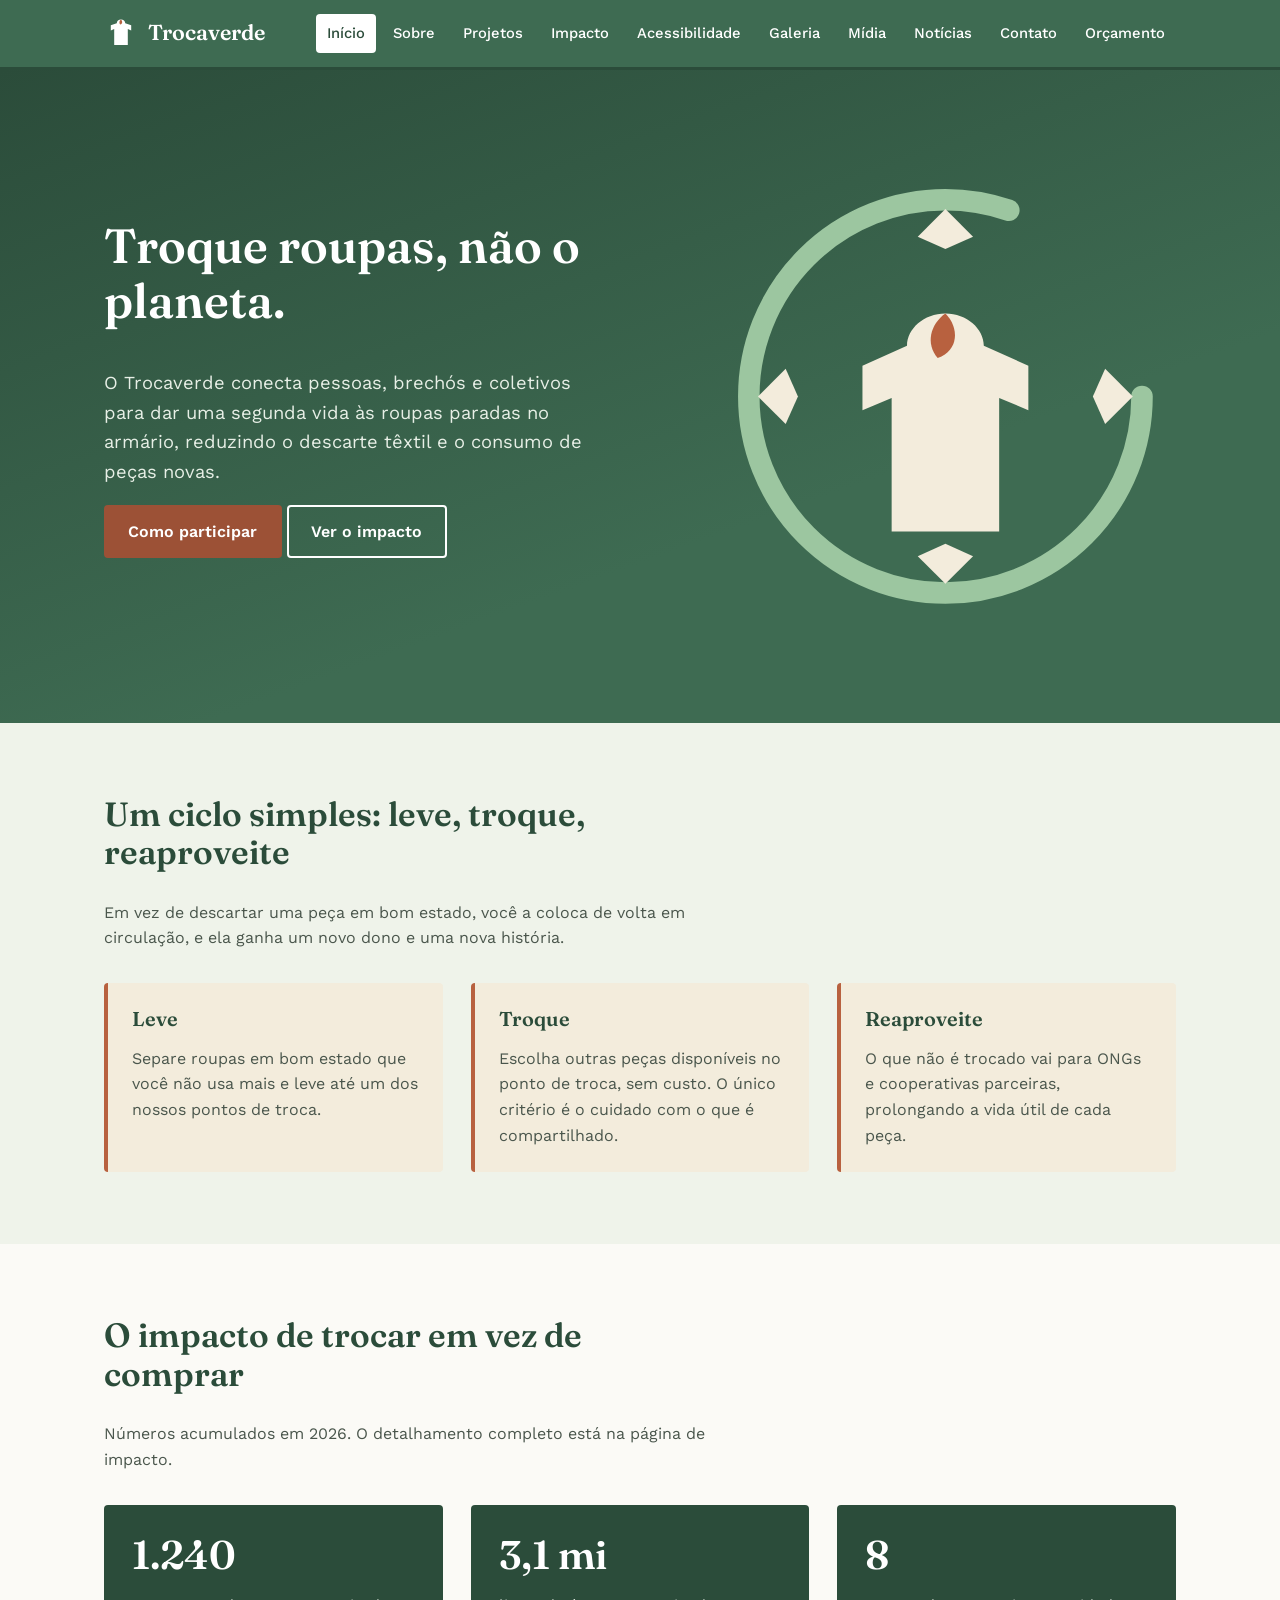
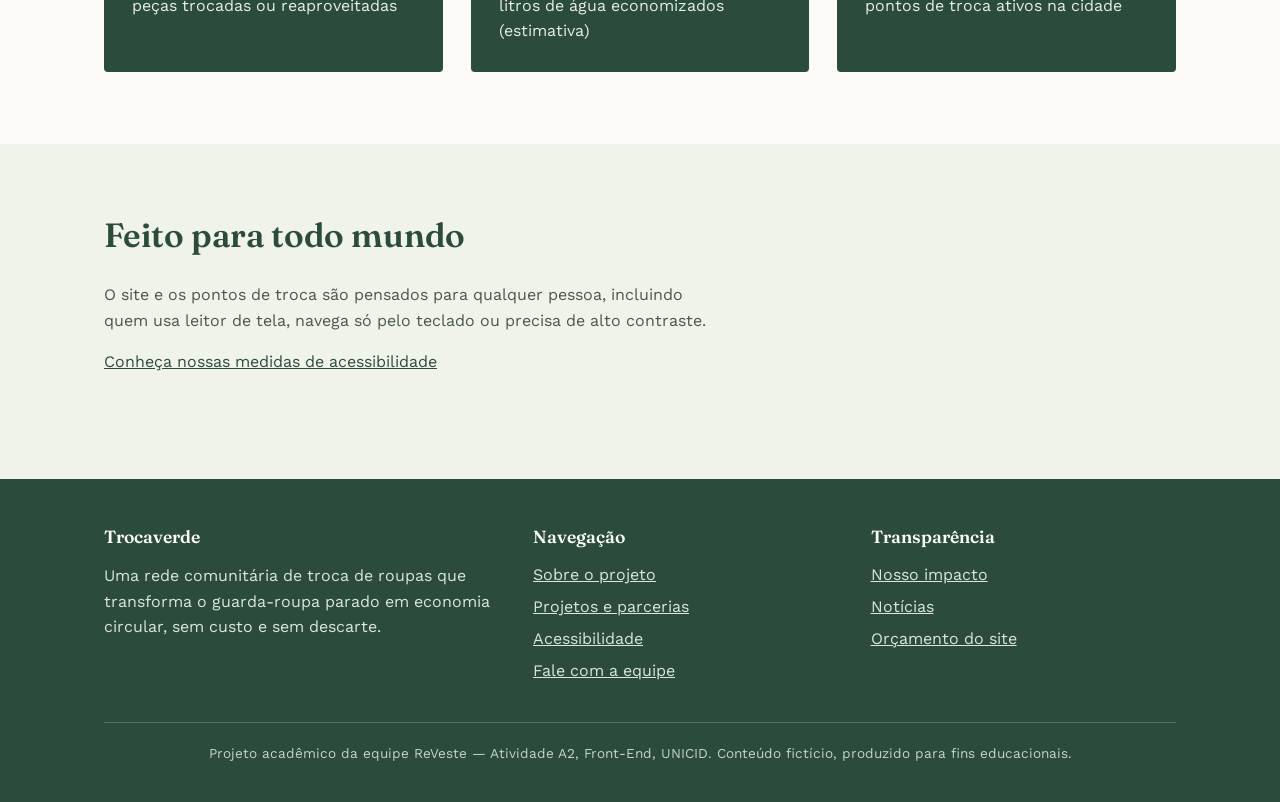
==== index.html @ 29ba43a6 "Atualização de arquivos" ====
<!DOCTYPE html>
<html lang="pt-BR">
<head>
  <meta charset="UTF-8">
  <meta name="viewport" content="width=device-width, initial-scale=1.0">
  <title>Trocaverde — troque roupas, não o planeta</title>
  <meta name="description" content="Trocaverde é uma rede comunitária de troca e reaproveitamento de roupas que combate o descarte têxtil e incentiva o consumo consciente.">
  <link rel="stylesheet" href="css/style.css">
</head>
<body>
  <a class="skip-link" href="#conteudo-principal">Pular para o conteúdo principal</a>

  <header class="site-header">
    <div class="container">
      <a class="brand" href="index.html">
        <svg viewBox="0 0 40 40" aria-hidden="true" focusable="false">
          <path d="M20 4c-2.8 0-5 2-5 4.4L8 11v6l4-1.6V34h16V15.4L32 17v-6l-7-2.6C25 6 22.8 4 20 4z" fill="#ffffff"/>
          <path d="M20 4c2 2 2 5-1 6-1.6-2-1-4.6 1-6z" fill="#B8613F"/>
        </svg>
        Trocaverde
      </a>
      <input type="checkbox" id="nav-toggle" class="visually-hidden" aria-label="Abrir ou fechar o menu de navegação">
      <label for="nav-toggle" class="nav-toggle-label" aria-hidden="true">
        <svg viewBox="0 0 24 24" focusable="false"><path d="M3 6h18M3 12h18M3 18h18" stroke="currentColor" stroke-width="2" stroke-linecap="round"/></svg>
      </label>
      <nav class="main-nav" aria-label="Navegação principal">
        <ul>
          <li><a href="index.html" aria-current="page">Início</a></li>
          <li><a href="sobre.html">Sobre</a></li>
          <li><a href="projetos.html">Projetos</a></li>
          <li><a href="impacto.html">Impacto</a></li>
          <li><a href="acessibilidade.html">Acessibilidade</a></li>
          <li><a href="galeria.html">Galeria</a></li>
          <li><a href="midia.html">Mídia</a></li>
          <li><a href="noticias.html">Notícias</a></li>
          <li><a href="contato.html">Contato</a></li>
          <li><a href="orcamento_hospedagem.html">Orçamento</a></li>
        </ul>
      </nav>
    </div>
  </header>

  <main id="conteudo-principal">
    <section class="hero">
      <div class="container">
        <div>
          <h1>Troque roupas, não o planeta.</h1>
          <p class="lede">O Trocaverde conecta pessoas, brechós e coletivos para dar uma segunda vida às roupas paradas no armário, reduzindo o descarte têxtil e o consumo de peças novas.</p>
          <p>
            <a class="btn btn-primary" href="projetos.html">Como participar</a>
            <a class="btn btn-outline" href="impacto.html">Ver o impacto</a>
          </p>
        </div>
        <svg class="hero-figure" viewBox="0 0 300 300" role="img" aria-label="Ilustração de uma camiseta cercada por setas circulares, representando a troca de roupas">
          <circle cx="150" cy="150" r="128" fill="none" stroke="#9CC6A0" stroke-width="14" stroke-dasharray="700" stroke-dashoffset="55" stroke-linecap="round"/>
          <path d="M150 28 l18 18 -18 8 -18-8Z" fill="#F3ECDC"/>
          <path d="M272 150 l-18 18 -8-18 8-18Z" fill="#F3ECDC"/>
          <path d="M150 272 l-18-18 18-8 18 8Z" fill="#F3ECDC"/>
          <path d="M28 150 l18-18 8 18-8 18Z" fill="#F3ECDC"/>
          <path d="M150 96c-14 0-25 10-25 21l-29 13v29l19-8v87h70v-87l19 8v-29l-29-13c0-11-11-21-25-21z" fill="#F3ECDC"/>
          <path d="M150 96c9 9 9 24-5 29-8-9-5-22 5-29z" fill="#B8613F"/>
        </svg>
      </div>
    </section>

    <section class="section">
      <div class="container">
        <div class="section-head">
          <h2>Um ciclo simples: leve, troque, reaproveite</h2>
          <p>Em vez de descartar uma peça em bom estado, você a coloca de volta em circulação, e ela ganha um novo dono e uma nova história.</p>
        </div>
        <div class="grid grid--3">
          <article class="card">
            <h3>Leve</h3>
            <p>Separe roupas em bom estado que você não usa mais e leve até um dos nossos pontos de troca.</p>
          </article>
          <article class="card">
            <h3>Troque</h3>
            <p>Escolha outras peças disponíveis no ponto de troca, sem custo. O único critério é o cuidado com o que é compartilhado.</p>
          </article>
          <article class="card">
            <h3>Reaproveite</h3>
            <p>O que não é trocado vai para ONGs e cooperativas parceiras, prolongando a vida útil de cada peça.</p>
          </article>
        </div>
      </div>
    </section>

    <section class="section section--alt">
      <div class="container">
        <div class="section-head">
          <h2>O impacto de trocar em vez de comprar</h2>
          <p>Números acumulados em 2026. O detalhamento completo está na página de impacto.</p>
        </div>
        <div class="grid grid--3">
          <div class="stat-card">
            <span class="stat-number">1.240</span>
            <p>peças trocadas ou reaproveitadas</p>
          </div>
          <div class="stat-card">
            <span class="stat-number">3,1 mi</span>
            <p>litros de água economizados (estimativa)</p>
          </div>
          <div class="stat-card">
            <span class="stat-number">8</span>
            <p>pontos de troca ativos na cidade</p>
          </div>
        </div>
      </div>
    </section>

    <section class="section">
      <div class="container">
        <div class="section-head">
          <h2>Feito para todo mundo</h2>
          <p>O site e os pontos de troca são pensados para qualquer pessoa, incluindo quem usa leitor de tela, navega só pelo teclado ou precisa de alto contraste.</p>
          <p><a href="acessibilidade.html">Conheça nossas medidas de acessibilidade</a></p>
        </div>
      </div>
    </section>
  </main>

  <footer class="site-footer">
    <div class="container">
      <div class="footer-grid">
        <div>
          <h2>Trocaverde</h2>
          <p>Uma rede comunitária de troca de roupas que transforma o guarda-roupa parado em economia circular, sem custo e sem descarte.</p>
        </div>
        <div>
          <h2>Navegação</h2>
          <ul>
            <li><a href="sobre.html">Sobre o projeto</a></li>
            <li><a href="projetos.html">Projetos e parcerias</a></li>
            <li><a href="acessibilidade.html">Acessibilidade</a></li>
            <li><a href="contato.html">Fale com a equipe</a></li>
          </ul>
        </div>
        <div>
          <h2>Transparência</h2>
          <ul>
            <li><a href="impacto.html">Nosso impacto</a></li>
            <li><a href="noticias.html">Notícias</a></li>
            <li><a href="orcamento_hospedagem.html">Orçamento do site</a></li>
          </ul>
        </div>
      </div>
      <p class="footer-bottom">Projeto acadêmico da equipe ReVeste — Atividade A2, Front-End, UNICID. Conteúdo fictício, produzido para fins educacionais.</p>
    </div>
  </footer>
</body>
</html>
---- css/style.css ----
/* ==========================================================================
   Trocaverde — folha de estilos (equipe ReVeste)
   ========================================================================== */

@import url('https://fonts.googleapis.com/css2?family=Fraunces:opsz,wght@9..144,500;9..144,600&family=Work+Sans:wght@400;500;600;700&display=swap');

:root {
  --color-bg: #EFF3EA;
  --color-bg-alt: #FBFAF6;
  --color-ink: #1F2A22;
  --color-ink-soft: #4A564C;
  --color-primary: #3E6B52;
  --color-primary-dark: #2B4C3A;
  --color-secondary: #9CC6A0;
  --color-accent: #B8613F;
  --color-accent-dark: #9C5136;
  --color-card: #F3ECDC;
  --color-border: rgba(31, 42, 34, 0.18);
  --color-white: #ffffff;
  --font-display: 'Fraunces', Georgia, serif;
  --font-body: 'Work Sans', Arial, sans-serif;
  --max-width: 1120px;
  --radius-sm: 4px;
  --radius-md: 8px;
}

*, *::before, *::after { box-sizing: border-box; }
html { scroll-behavior: smooth; }
body {
  margin: 0;
  font-family: var(--font-body);
  color: var(--color-ink);
  background: var(--color-bg);
  line-height: 1.6;
}
img, svg { max-width: 100%; }
a { color: var(--color-primary-dark); }
ul { list-style: none; margin: 0; padding: 0; }
h1, h2, h3 {
  font-family: var(--font-display);
  color: var(--color-primary-dark);
  line-height: 1.15;
  margin-top: 0;
}
h1 { font-size: clamp(2rem, 4vw, 3rem); font-weight: 600; }
h2 { font-size: clamp(1.5rem, 3vw, 2.1rem); font-weight: 600; }
h3 { font-size: 1.25rem; font-weight: 600; }
p { max-width: 68ch; }
code { background: rgba(31,42,34,0.08); padding: 0.1rem 0.35rem; border-radius: var(--radius-sm); }

.container {
  width: 100%;
  max-width: var(--max-width);
  margin-inline: auto;
  padding-inline: 1.5rem;
}

/* ---------- Acessibilidade ---------- */
:focus-visible {
  outline: 3px solid var(--color-accent);
  outline-offset: 3px;
}
.skip-link {
  position: absolute;
  left: -999px;
  top: 0;
  background: var(--color-primary-dark);
  color: var(--color-white);
  padding: 0.75rem 1.25rem;
  z-index: 100;
}
.skip-link:focus { left: 0; }
.visually-hidden {
  position: absolute;
  width: 1px;
  height: 1px;
  margin: -1px;
  padding: 0;
  overflow: hidden;
  clip: rect(0, 0, 0, 0);
  white-space: nowrap;
  border: 0;
}
@media (prefers-reduced-motion: reduce) {
  html { scroll-behavior: auto; }
  * { animation-duration: 0.001ms !important; transition-duration: 0.001ms !important; }
}

/* ---------- Cabeçalho e navegação ---------- */
.site-header {
  position: sticky;
  top: 0;
  z-index: 50;
  background: var(--color-primary);
  border-bottom: 3px solid var(--color-primary-dark);
}
.site-header .container {
  display: flex;
  align-items: center;
  justify-content: space-between;
  padding-block: 0.85rem;
  gap: 1rem;
}
.brand {
  display: flex;
  align-items: center;
  gap: 0.6rem;
  color: var(--color-white);
  text-decoration: none;
  font-family: var(--font-display);
  font-size: 1.35rem;
  font-weight: 600;
}
.brand svg { width: 34px; height: 34px; flex-shrink: 0; }

.nav-toggle-label {
  display: none;
  color: var(--color-white);
  cursor: pointer;
  padding: 0.4rem;
}
.nav-toggle-label svg { width: 28px; height: 28px; }
#nav-toggle:focus-visible ~ .nav-toggle-label {
  outline: 3px solid var(--color-white);
  outline-offset: 3px;
}

.main-nav ul {
  display: flex;
  flex-wrap: wrap;
  gap: 0.25rem 0.35rem;
  justify-content: flex-end;
}
.main-nav a {
  display: inline-block;
  color: var(--color-white);
  text-decoration: none;
  font-size: 0.92rem;
  font-weight: 500;
  padding: 0.5rem 0.7rem;
  border-radius: var(--radius-sm);
}
.main-nav a:hover { background: var(--color-primary-dark); }
.main-nav a:focus-visible { outline-color: var(--color-white); }
.main-nav a[aria-current="page"] {
  background: var(--color-white);
  color: var(--color-primary-dark);
}

@media (max-width: 900px) {
  .nav-toggle-label { display: inline-flex; }
  .site-header .container { flex-wrap: wrap; }
  .main-nav { display: none; width: 100%; order: 3; }
  #nav-toggle:checked ~ .main-nav { display: block; }
  .main-nav ul { flex-direction: column; justify-content: flex-start; padding-bottom: 0.75rem; }
  .main-nav a { padding: 0.65rem 0.5rem; }
}

/* ---------- Hero e faixas de topo ---------- */
.hero {
  background: linear-gradient(160deg, var(--color-primary-dark) 0%, var(--color-primary) 65%);
  color: var(--color-white);
  padding-block: clamp(3rem, 8vw, 6rem);
}
.hero h1 { color: var(--color-white); }
.hero .container {
  display: grid;
  grid-template-columns: 1.1fr 0.9fr;
  gap: 3rem;
  align-items: center;
}
.hero p.lede { font-size: 1.15rem; color: #E7EFE6; max-width: 46ch; }
.hero-figure { width: 100%; aspect-ratio: 1 / 1; }
@media (max-width: 780px) {
  .hero .container { grid-template-columns: 1fr; }
  .hero-figure { max-width: 300px; margin-inline: auto; }
}

.page-hero {
  background: var(--color-primary-dark);
  color: var(--color-white);
  padding-block: 2.75rem;
}
.page-hero h1 { color: var(--color-white); }
.page-hero p { color: #E7EFE6; font-size: 1.05rem; max-width: 62ch; margin-bottom: 0; }

/* ---------- Botões ---------- */
.btn {
  display: inline-block;
  font-family: var(--font-body);
  font-weight: 600;
  font-size: 1rem;
  text-decoration: none;
  padding: 0.75rem 1.4rem;
  border-radius: var(--radius-sm);
  border: 2px solid transparent;
  cursor: pointer;
}
.btn-primary { background: var(--color-accent-dark); color: var(--color-white); }
.btn-primary:hover { background: #7f4129; }
.btn-outline { color: var(--color-white); border-color: var(--color-white); }
.btn-outline:hover { background: rgba(255,255,255,0.14); }
.hero .btn:focus-visible { outline-color: var(--color-white); }

/* ---------- Seções e grades ---------- */
.section { padding-block: clamp(2.5rem, 6vw, 4.5rem); }
.section--alt { background: var(--color-bg-alt); }
.section-head { max-width: 62ch; margin-bottom: 2rem; }
.section-head p { color: var(--color-ink-soft); }
.grid { display: grid; gap: 1.75rem; }
.grid--3 { grid-template-columns: repeat(3, 1fr); }
.grid--2 { grid-template-columns: repeat(2, 1fr); }
@media (max-width: 900px) { .grid--3 { grid-template-columns: repeat(2, 1fr); } }
@media (max-width: 620px) { .grid--3, .grid--2 { grid-template-columns: 1fr; } }

.card {
  background: var(--color-card);
  border-left: 4px solid var(--color-accent);
  border-radius: var(--radius-sm);
  padding: 1.5rem;
}
.card h3 { margin-bottom: 0.5rem; }
.card p { color: var(--color-ink-soft); margin-bottom: 0; }

.stat-card {
  background: var(--color-primary-dark);
  color: var(--color-white);
  border-radius: var(--radius-sm);
  padding: 1.75rem;
}
.stat-number {
  font-family: var(--font-display);
  font-size: 2.5rem;
  font-weight: 600;
  display: block;
  line-height: 1.1;
}
.stat-card p { color: #E7EFE6; margin-bottom: 0; }

.leaf-list li { position: relative; padding-left: 1.6rem; margin-bottom: 0.75rem; }
.leaf-list li::before {
  content: "";
  position: absolute;
  left: 0;
  top: 0.5rem;
  width: 10px;
  height: 10px;
  background: var(--color-accent);
  border-radius: 40% 0 40% 0;
}

.hint { font-size: 0.85rem; color: var(--color-ink-soft); font-weight: 400; }

/* ---------- Tabelas ---------- */
.table-wrap { overflow-x: auto; }
table { width: 100%; border-collapse: collapse; min-width: 560px; background: var(--color-bg-alt); }
caption { text-align: left; font-weight: 600; margin-bottom: 0.75rem; color: var(--color-ink-soft); }
th, td { text-align: left; padding: 0.85rem 1rem; border-bottom: 1px solid var(--color-border); }
thead th { background: var(--color-primary); color: var(--color-white); font-weight: 600; }
tbody tr:nth-child(even) { background: rgba(62,107,82,0.07); }
tbody tr.is-highlight { outline: 2px solid var(--color-accent); outline-offset: -2px; }

/* ---------- Galeria ---------- */
.gallery-grid { display: grid; grid-template-columns: repeat(3, 1fr); gap: 1.5rem; }
@media (max-width: 900px) { .gallery-grid { grid-template-columns: repeat(2, 1fr); } }
@media (max-width: 560px) { .gallery-grid { grid-template-columns: 1fr; } }
.gallery-grid figure { margin: 0; }
.swatch {
  aspect-ratio: 4 / 5;
  border-radius: var(--radius-sm);
  display: flex;
  align-items: center;
  justify-content: center;
}
.swatch svg { width: 38%; height: auto; }
figcaption { margin-top: 0.6rem; font-size: 0.95rem; color: var(--color-ink); }
figcaption .fonte { display: block; font-size: 0.82rem; color: var(--color-ink-soft); margin-top: 0.15rem; }

/* ---------- Mídia ---------- */
.media-block { margin-bottom: 2.75rem; }
.media-frame { background: var(--color-ink); border-radius: var(--radius-md); overflow: hidden; }
video, audio, iframe { width: 100%; display: block; border: 0; }
audio { background: var(--color-card); }
iframe.map-embed { height: 360px; border-radius: var(--radius-md); }

/* ---------- Notícias ---------- */
.news-card { padding-bottom: 1.5rem; border-bottom: 1px solid var(--color-border); }
.news-card p { color: var(--color-ink-soft); }
.news-date { color: var(--color-accent-dark) !important; font-weight: 600; font-size: 0.9rem; margin-bottom: 0.25rem; }

/* ---------- Formulário ---------- */
fieldset { border: 1px solid var(--color-border); border-radius: var(--radius-md); padding: 1.25rem; margin: 0 0 1.5rem; }
legend { font-family: var(--font-display); font-weight: 600; padding-inline: 0.5rem; color: var(--color-primary-dark); }
.form-grid { display: grid; grid-template-columns: repeat(2, 1fr); gap: 1.25rem; }
@media (max-width: 700px) { .form-grid { grid-template-columns: 1fr; } }
.field { display: flex; flex-direction: column; gap: 0.4rem; }
.field.full { grid-column: 1 / -1; }
label { font-weight: 600; font-size: 0.95rem; }
.check { display: flex; gap: 0.6rem; align-items: flex-start; font-weight: 500; }
.check input { margin-top: 0.3rem; }
input, select, textarea {
  font-family: var(--font-body);
  font-size: 1rem;
  padding: 0.7rem 0.85rem;
  border: 1.5px solid #6b776d;
  border-radius: var(--radius-sm);
  background: var(--color-white);
  color: var(--color-ink);
}
textarea { resize: vertical; min-height: 130px; }
input:user-invalid, textarea:user-invalid, select:user-invalid { border-color: var(--color-accent-dark); border-width: 2px; }
.team-role { color: var(--color-accent-dark) !important; font-weight: 600; font-size: 0.9rem; margin-bottom: 0.25rem !important; }

/* ---------- Rodapé ---------- */
.site-footer { background: var(--color-primary-dark); color: #DCE7DD; padding-block: 3rem 1.5rem; }
.footer-grid { display: grid; grid-template-columns: 1.3fr 1fr 1fr; gap: 2rem; margin-bottom: 2rem; }
@media (max-width: 700px) { .footer-grid { grid-template-columns: 1fr; } }
.site-footer h2 { color: var(--color-white); font-size: 1.1rem; }
.site-footer a { color: #DCE7DD; }
.site-footer li { margin-bottom: 0.4rem; }
.footer-bottom {
  border-top: 1px solid rgba(255,255,255,0.2);
  padding-top: 1.25rem;
  font-size: 0.85rem;
  text-align: center;
  color: #C5D4C7;
  max-width: none;
}
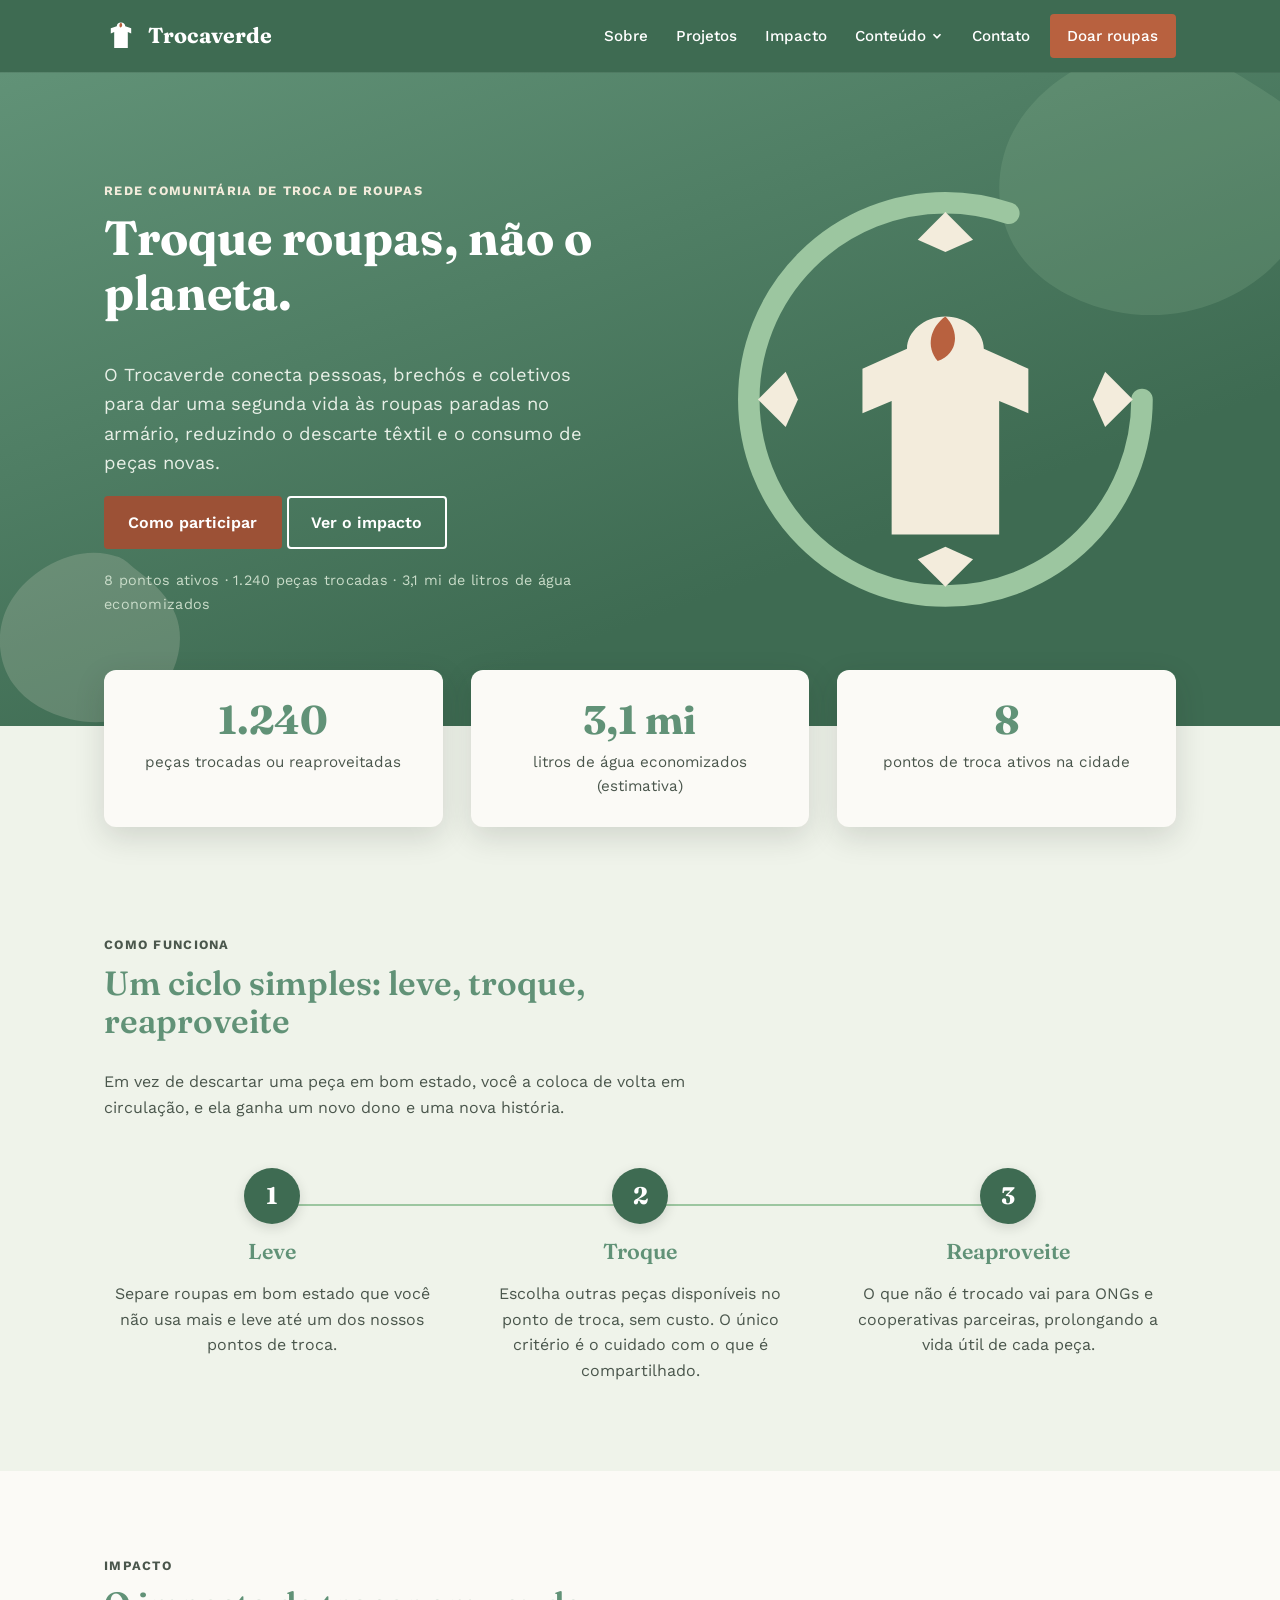
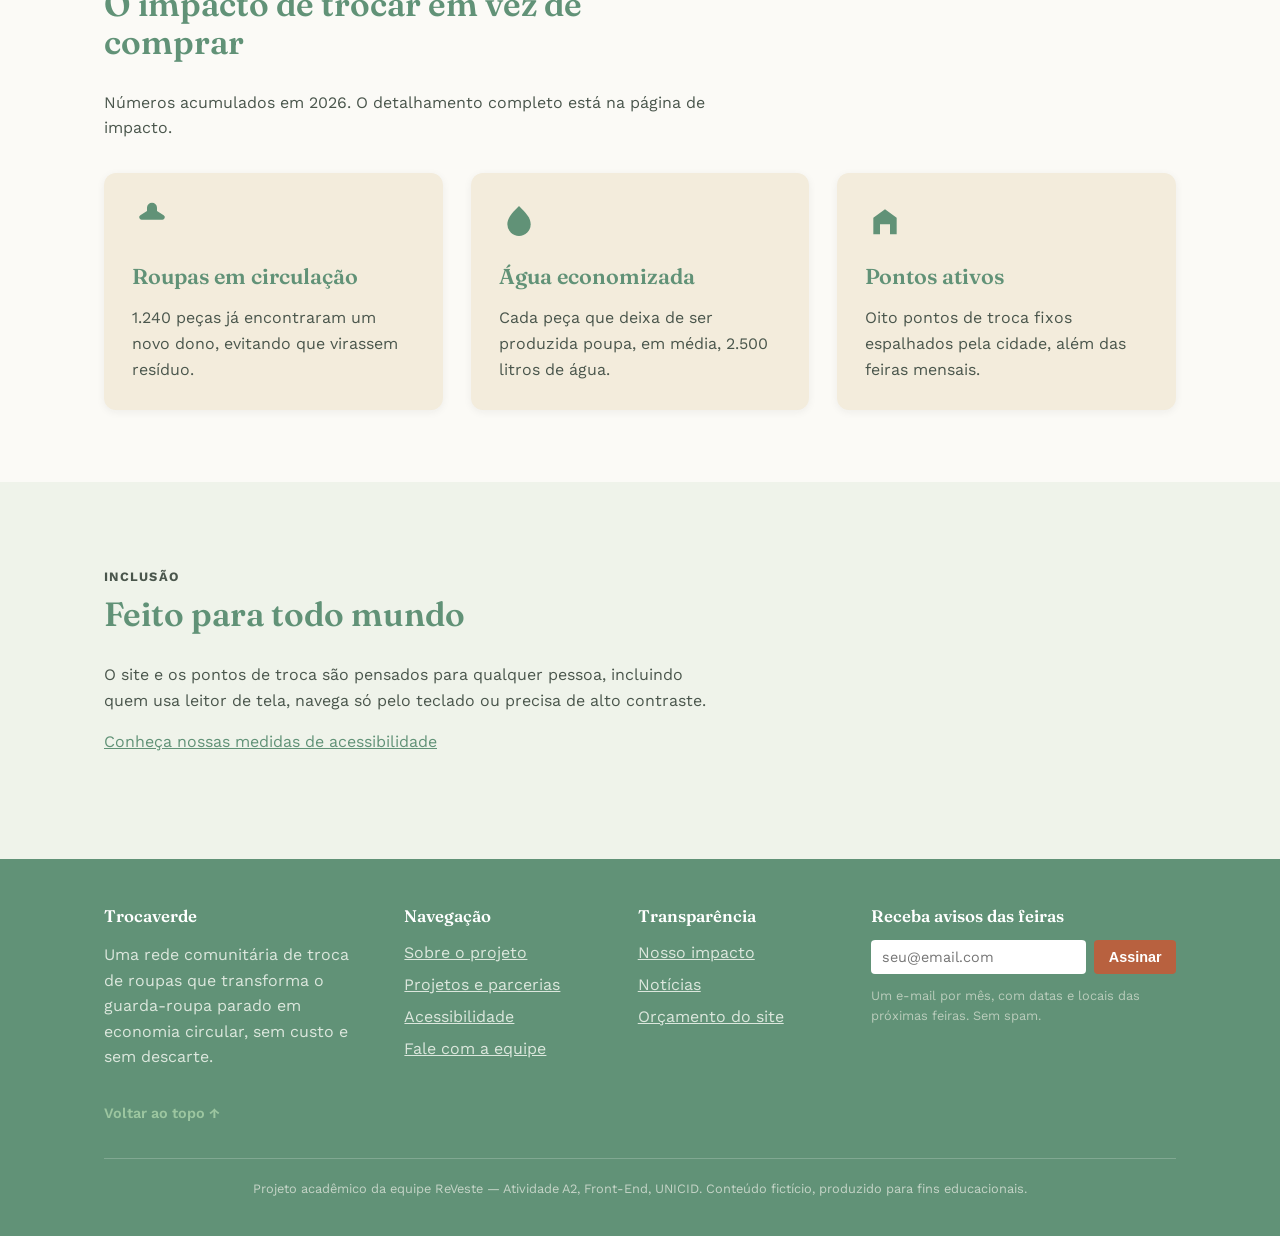
==== commit 1473becb: "Reajuste de Layout das Páginas" ====
--- a/index.html
+++ b/index.html
@@ -5,6 +5,9 @@
   <meta name="viewport" content="width=device-width, initial-scale=1.0">
   <title>Trocaverde — troque roupas, não o planeta</title>
   <meta name="description" content="Trocaverde é uma rede comunitária de troca e reaproveitamento de roupas que combate o descarte têxtil e incentiva o consumo consciente.">
+  <link rel="preconnect" href="https://fonts.googleapis.com">
+  <link rel="preconnect" href="https://fonts.gstatic.com" crossorigin>
+  <link href="https://fonts.googleapis.com/css2?family=Fraunces:opsz,wght@9..144,500;9..144,700&family=Work+Sans:wght@400;500;600;700&display=swap" rel="stylesheet">
   <link rel="stylesheet" href="css/style.css">
 </head>
 <body>
@@ -12,7 +15,7 @@
 
   <header class="site-header">
     <div class="container">
-      <a class="brand" href="index.html">
+      <a class="brand" href="index.html" aria-label="Trocaverde — página inicial">
         <svg viewBox="0 0 40 40" aria-hidden="true" focusable="false">
           <path d="M20 4c-2.8 0-5 2-5 4.4L8 11v6l4-1.6V34h16V15.4L32 17v-6l-7-2.6C25 6 22.8 4 20 4z" fill="#ffffff"/>
           <path d="M20 4c2 2 2 5-1 6-1.6-2-1-4.6 1-6z" fill="#B8613F"/>
@@ -25,31 +28,44 @@
       </label>
       <nav class="main-nav" aria-label="Navegação principal">
         <ul>
-          <li><a href="index.html" aria-current="page">Início</a></li>
           <li><a href="sobre.html">Sobre</a></li>
           <li><a href="projetos.html">Projetos</a></li>
           <li><a href="impacto.html">Impacto</a></li>
-          <li><a href="acessibilidade.html">Acessibilidade</a></li>
-          <li><a href="galeria.html">Galeria</a></li>
-          <li><a href="midia.html">Mídia</a></li>
-          <li><a href="noticias.html">Notícias</a></li>
+          <li class="has-dropdown">
+            <button type="button" class="dropdown-toggle" aria-expanded="false">
+              Conteúdo
+              <svg class="chevron" viewBox="0 0 16 16" aria-hidden="true" focusable="false"><path d="M4 6l4 4 4-4" fill="none" stroke="currentColor" stroke-width="2"/></svg>
+            </button>
+            <ul class="dropdown">
+              <li><a href="galeria.html">Galeria</a></li>
+              <li><a href="midia.html">Mídia</a></li>
+              <li><a href="noticias.html">Notícias</a></li>
+              <li><a href="acessibilidade.html">Acessibilidade</a></li>
+            </ul>
+          </li>
           <li><a href="contato.html">Contato</a></li>
-          <li><a href="orcamento_hospedagem.html">Orçamento</a></li>
         </ul>
+        <a class="btn btn-cta" href="contato.html#formulario">Doar roupas</a>
       </nav>
     </div>
   </header>
 
   <main id="conteudo-principal">
     <section class="hero">
-      <div class="container">
-        <div>
+      <div class="hero-blobs" aria-hidden="true">
+        <svg class="blob-1" viewBox="0 0 200 200"><path d="M44,-58C60,-48,79,-38,86,-23C93,-8,88,12,78,28C68,44,53,56,36,63C19,70,0,72,-19,68C-38,64,-57,54,-68,39C-79,24,-82,4,-77,-14C-72,-32,-59,-47,-43,-57C-27,-67,-8,-72,9,-70C26,-68,32,-68,44,-58Z" fill="#9CC6A0" transform="translate(100 100)"/></svg>
+        <svg class="blob-2" viewBox="0 0 200 200"><path d="M38,-49C50,-40,61,-29,66,-16C71,-3,70,12,64,26C58,40,47,53,33,60C19,67,2,68,-15,64C-32,60,-49,51,-59,37C-69,23,-72,4,-67,-13C-62,-30,-49,-44,-34,-53C-19,-62,-2,-66,13,-63C28,-60,26,-58,38,-49Z" fill="#F3ECDC" transform="translate(100 100)"/></svg>
+      </div>
+      <div class="container">
+        <div>
+          <p class="eyebrow" style="color:#F3ECDC;">Rede comunitária de troca de roupas</p>
           <h1>Troque roupas, não o planeta.</h1>
           <p class="lede">O Trocaverde conecta pessoas, brechós e coletivos para dar uma segunda vida às roupas paradas no armário, reduzindo o descarte têxtil e o consumo de peças novas.</p>
           <p>
             <a class="btn btn-primary" href="projetos.html">Como participar</a>
             <a class="btn btn-outline" href="impacto.html">Ver o impacto</a>
           </p>
+          <p class="hero-trust">8 pontos ativos · 1.240 peças trocadas · 3,1 mi de litros de água economizados</p>
         </div>
         <svg class="hero-figure" viewBox="0 0 300 300" role="img" aria-label="Ilustração de uma camiseta cercada por setas circulares, representando a troca de roupas">
           <circle cx="150" cy="150" r="128" fill="none" stroke="#9CC6A0" stroke-width="14" stroke-dasharray="700" stroke-dashoffset="55" stroke-linecap="round"/>
@@ -63,55 +79,80 @@
       </div>
     </section>
 
+    <section class="stats-strip" aria-label="Números do Trocaverde">
+      <div class="container">
+        <div class="grid grid--3">
+          <div class="stat-overlap reveal">
+            <span class="stat-number" data-counter="1240">0</span>
+            <p>peças trocadas ou reaproveitadas</p>
+          </div>
+          <div class="stat-overlap reveal">
+            <span class="stat-number">3,1 mi</span>
+            <p>litros de água economizados (estimativa)</p>
+          </div>
+          <div class="stat-overlap reveal">
+            <span class="stat-number" data-counter="8">0</span>
+            <p>pontos de troca ativos na cidade</p>
+          </div>
+        </div>
+      </div>
+    </section>
+
     <section class="section">
       <div class="container">
-        <div class="section-head">
+        <div class="section-head reveal">
+          <p class="eyebrow">Como funciona</p>
           <h2>Um ciclo simples: leve, troque, reaproveite</h2>
           <p>Em vez de descartar uma peça em bom estado, você a coloca de volta em circulação, e ela ganha um novo dono e uma nova história.</p>
         </div>
-        <div class="grid grid--3">
-          <article class="card">
+        <div class="steps reveal">
+          <div class="step">
             <h3>Leve</h3>
             <p>Separe roupas em bom estado que você não usa mais e leve até um dos nossos pontos de troca.</p>
-          </article>
-          <article class="card">
+          </div>
+          <div class="step">
             <h3>Troque</h3>
             <p>Escolha outras peças disponíveis no ponto de troca, sem custo. O único critério é o cuidado com o que é compartilhado.</p>
-          </article>
-          <article class="card">
+          </div>
+          <div class="step">
             <h3>Reaproveite</h3>
             <p>O que não é trocado vai para ONGs e cooperativas parceiras, prolongando a vida útil de cada peça.</p>
-          </article>
+          </div>
         </div>
       </div>
     </section>
 
     <section class="section section--alt">
       <div class="container">
-        <div class="section-head">
+        <div class="section-head reveal">
+          <p class="eyebrow">Impacto</p>
           <h2>O impacto de trocar em vez de comprar</h2>
           <p>Números acumulados em 2026. O detalhamento completo está na página de impacto.</p>
         </div>
         <div class="grid grid--3">
-          <div class="stat-card">
-            <span class="stat-number">1.240</span>
-            <p>peças trocadas ou reaproveitadas</p>
-          </div>
-          <div class="stat-card">
-            <span class="stat-number">3,1 mi</span>
-            <p>litros de água economizados (estimativa)</p>
-          </div>
-          <div class="stat-card">
-            <span class="stat-number">8</span>
-            <p>pontos de troca ativos na cidade</p>
-          </div>
+          <article class="card reveal">
+            <svg class="card-icon" viewBox="0 0 48 48" aria-hidden="true"><path d="M18 8a6 6 0 0 1 12 0v4l8 5a3 3 0 0 1-2 5.5H12A3 3 0 0 1 10 17l8-5z" fill="currentColor"/></svg>
+            <h3>Roupas em circulação</h3>
+            <p>1.240 peças já encontraram um novo dono, evitando que virassem resíduo.</p>
+          </article>
+          <article class="card reveal">
+            <svg class="card-icon" viewBox="0 0 48 48" aria-hidden="true"><path d="M24 6c8 8 14 14 14 22a14 14 0 0 1-28 0c0-8 6-14 14-22z" fill="currentColor"/></svg>
+            <h3>Água economizada</h3>
+            <p>Cada peça que deixa de ser produzida poupa, em média, 2.500 litros de água.</p>
+          </article>
+          <article class="card reveal">
+            <svg class="card-icon" viewBox="0 0 48 48" aria-hidden="true"><path d="M10 40V20l14-10 14 10v20H30V28H18v12z" fill="currentColor"/></svg>
+            <h3>Pontos ativos</h3>
+            <p>Oito pontos de troca fixos espalhados pela cidade, além das feiras mensais.</p>
+          </article>
         </div>
       </div>
     </section>
 
     <section class="section">
       <div class="container">
-        <div class="section-head">
+        <div class="section-head reveal">
+          <p class="eyebrow">Inclusão</p>
           <h2>Feito para todo mundo</h2>
           <p>O site e os pontos de troca são pensados para qualquer pessoa, incluindo quem usa leitor de tela, navega só pelo teclado ou precisa de alto contraste.</p>
           <p><a href="acessibilidade.html">Conheça nossas medidas de acessibilidade</a></p>
@@ -126,6 +167,7 @@
         <div>
           <h2>Trocaverde</h2>
           <p>Uma rede comunitária de troca de roupas que transforma o guarda-roupa parado em economia circular, sem custo e sem descarte.</p>
+          <a class="back-to-top" href="#conteudo-principal">Voltar ao topo ↑</a>
         </div>
         <div>
           <h2>Navegação</h2>
@@ -144,9 +186,20 @@
             <li><a href="orcamento_hospedagem.html">Orçamento do site</a></li>
           </ul>
         </div>
+        <div>
+          <h2>Receba avisos das feiras</h2>
+          <form class="newsletter-form" action="#" method="post">
+            <label for="newsletter-email" class="visually-hidden">Seu e-mail</label>
+            <input type="email" id="newsletter-email" name="newsletter-email" placeholder="seu@email.com" required autocomplete="email">
+            <button type="submit">Assinar</button>
+          </form>
+          <p class="social-note">Um e-mail por mês, com datas e locais das próximas feiras. Sem spam.</p>
+        </div>
       </div>
       <p class="footer-bottom">Projeto acadêmico da equipe ReVeste — Atividade A2, Front-End, UNICID. Conteúdo fictício, produzido para fins educacionais.</p>
     </div>
   </footer>
+
+  <script src="js/main.js" defer></script>
 </body>
-</html>
+</html>
--- a/css/style.css
+++ b/css/style.css
@@ -1,8 +1,6 @@
 /* ==========================================================================
    Trocaverde — folha de estilos (equipe ReVeste)
    ========================================================================== */
-
-@import url('https://fonts.googleapis.com/css2?family=Fraunces:opsz,wght@9..144,500;9..144,600&family=Work+Sans:wght@400;500;600;700&display=swap');
 
 :root {
   --color-bg: #EFF3EA;
@@ -10,18 +8,38 @@
   --color-ink: #1F2A22;
   --color-ink-soft: #4A564C;
   --color-primary: #3E6B52;
-  --color-primary-dark: #2B4C3A;
+  --color-primary-dark: #619277;
   --color-secondary: #9CC6A0;
   --color-accent: #B8613F;
   --color-accent-dark: #9C5136;
   --color-card: #F3ECDC;
   --color-border: rgba(31, 42, 34, 0.18);
   --color-white: #ffffff;
+
   --font-display: 'Fraunces', Georgia, serif;
   --font-body: 'Work Sans', Arial, sans-serif;
+
+  --text-xs: 0.8rem;
+  --text-sm: 0.9rem;
+  --text-base: 1rem;
+  --text-lg: 1.15rem;
+  --text-xl: 1.35rem;
+  --text-2xl: 1.75rem;
+  --text-3xl: 2.25rem;
+
+  --space-1: 0.25rem;
+  --space-2: 0.5rem;
+  --space-3: 0.75rem;
+  --space-4: 1rem;
+  --space-5: 1.5rem;
+  --space-6: 2rem;
+  --space-7: 3rem;
+  --space-8: 4rem;
+
   --max-width: 1120px;
   --radius-sm: 4px;
   --radius-md: 8px;
+  --radius-lg: 12px;
 }
 
 *, *::before, *::after { box-sizing: border-box; }
@@ -42,9 +60,9 @@
   line-height: 1.15;
   margin-top: 0;
 }
-h1 { font-size: clamp(2rem, 4vw, 3rem); font-weight: 600; }
+h1 { font-size: clamp(2rem, 4vw, 3rem); font-weight: 700; }
 h2 { font-size: clamp(1.5rem, 3vw, 2.1rem); font-weight: 600; }
-h3 { font-size: 1.25rem; font-weight: 600; }
+h3 { font-size: var(--text-xl); font-weight: 600; }
 p { max-width: 68ch; }
 code { background: rgba(31,42,34,0.08); padding: 0.1rem 0.35rem; border-radius: var(--radius-sm); }
 
@@ -83,7 +101,8 @@
 }
 @media (prefers-reduced-motion: reduce) {
   html { scroll-behavior: auto; }
-  * { animation-duration: 0.001ms !important; transition-duration: 0.001ms !important; }
+  *, *::before, *::after { animation-duration: 0.001ms !important; transition-duration: 0.001ms !important; }
+  .reveal { opacity: 1 !important; transform: none !important; }
 }
 
 /* ---------- Cabeçalho e navegação ---------- */
@@ -92,15 +111,22 @@
   top: 0;
   z-index: 50;
   background: var(--color-primary);
-  border-bottom: 3px solid var(--color-primary-dark);
+  box-shadow: 0 1px 0 rgba(0,0,0,0.08);
+  transition: box-shadow 0.25s ease;
+}
+.site-header.is-scrolled {
+  box-shadow: 0 4px 18px rgba(0,0,0,0.18);
 }
 .site-header .container {
   display: flex;
   align-items: center;
   justify-content: space-between;
-  padding-block: 0.85rem;
+  padding-block: 0.9rem;
   gap: 1rem;
-}
+  transition: padding 0.25s ease;
+}
+.site-header.is-scrolled .container { padding-block: 0.55rem; }
+
 .brand {
   display: flex;
   align-items: center;
@@ -109,9 +135,10 @@
   text-decoration: none;
   font-family: var(--font-display);
   font-size: 1.35rem;
-  font-weight: 600;
+  font-weight: 700;
 }
 .brand svg { width: 34px; height: 34px; flex-shrink: 0; }
+.brand:hover { opacity: 0.9; }
 
 .nav-toggle-label {
   display: none;
@@ -125,55 +152,142 @@
   outline-offset: 3px;
 }
 
+.main-nav {
+  display: flex;
+  align-items: center;
+  gap: 0.5rem;
+}
 .main-nav ul {
   display: flex;
   flex-wrap: wrap;
-  gap: 0.25rem 0.35rem;
-  justify-content: flex-end;
-}
-.main-nav a {
-  display: inline-block;
+  gap: 0.25rem;
+  align-items: center;
+}
+.main-nav a,
+.dropdown-toggle {
+  display: inline-flex;
+  align-items: center;
+  gap: 0.25rem;
   color: var(--color-white);
   text-decoration: none;
-  font-size: 0.92rem;
+  font-family: var(--font-body);
+  font-size: 0.95rem;
   font-weight: 500;
-  padding: 0.5rem 0.7rem;
+  padding: 0.5rem 0.75rem;
   border-radius: var(--radius-sm);
-}
-.main-nav a:hover { background: var(--color-primary-dark); }
-.main-nav a:focus-visible { outline-color: var(--color-white); }
-.main-nav a[aria-current="page"] {
-  background: var(--color-white);
-  color: var(--color-primary-dark);
-}
+  background: transparent;
+  border: 0;
+  cursor: pointer;
+  position: relative;
+}
+.main-nav a::after,
+.dropdown-toggle::after {
+  content: "";
+  position: absolute;
+  left: 0.75rem;
+  right: 0.75rem;
+  bottom: 0.25rem;
+  height: 2px;
+  background: var(--color-secondary);
+  transform: scaleX(0);
+  transform-origin: left;
+  transition: transform 0.2s ease;
+}
+.main-nav a:hover::after,
+.dropdown-toggle:hover::after,
+.main-nav a[aria-current="page"]::after,
+.has-current > .dropdown-toggle::after {
+  transform: scaleX(1);
+}
+.main-nav a:hover,
+.dropdown-toggle:hover { background: rgba(0,0,0,0.12); }
+.main-nav a:focus-visible,
+.dropdown-toggle:focus-visible { outline-color: var(--color-white); }
+
+.has-dropdown { position: relative; }
+.chevron { width: 14px; height: 14px; }
+.main-nav .dropdown {
+  display: none;
+  position: absolute;
+  top: 100%;
+  left: 0;
+  min-width: 200px;
+  background: var(--color-primary-dark);
+  border-radius: var(--radius-md);
+  padding: 0.5rem;
+  box-shadow: 0 12px 32px rgba(0,0,0,0.22);
+  z-index: 10;
+}
+.has-dropdown.is-open > .dropdown { display: block; }
+.dropdown li { width: 100%; }
+.dropdown a { display: block; width: 100%; padding: 0.5rem 0.75rem; }
+.dropdown a::after { display: none; }
+.has-dropdown.has-current > .dropdown-toggle::after {
+  background: var(--color-accent);
+  transform: scaleX(1);
+}
+
+.btn-cta {
+  background: var(--color-accent) !important;
+  color: var(--color-white) !important;
+  font-weight: 600;
+  padding: 0.6rem 1.1rem !important;
+  border-radius: var(--radius-sm);
+  white-space: nowrap;
+}
+.btn-cta::after { display: none !important; }
+.btn-cta:hover { background: #a24d2f !important; }
 
 @media (max-width: 900px) {
   .nav-toggle-label { display: inline-flex; }
   .site-header .container { flex-wrap: wrap; }
-  .main-nav { display: none; width: 100%; order: 3; }
-  #nav-toggle:checked ~ .main-nav { display: block; }
-  .main-nav ul { flex-direction: column; justify-content: flex-start; padding-bottom: 0.75rem; }
-  .main-nav a { padding: 0.65rem 0.5rem; }
+  .main-nav { display: none; width: 100%; order: 3; flex-direction: column; align-items: stretch; padding-bottom: 1rem; }
+  #nav-toggle:checked ~ .main-nav { display: flex; }
+  .main-nav ul { flex-direction: column; align-items: stretch; }
+  .main-nav a, .dropdown-toggle { padding: 0.65rem 0.5rem; }
+  .main-nav a::after, .dropdown-toggle::after { display: none; }
+  .has-dropdown { width: 100%; }
+  .dropdown { position: static; box-shadow: none; padding-left: 1rem; background: transparent; }
+  .btn-cta { margin-top: 0.5rem; text-align: center; }
 }
 
 /* ---------- Hero e faixas de topo ---------- */
 .hero {
-  background: linear-gradient(160deg, var(--color-primary-dark) 0%, var(--color-primary) 65%);
+  background: linear-gradient(160deg, var(--color-primary-dark) 0%, var(--color-primary) 70%);
   color: var(--color-white);
   padding-block: clamp(3rem, 8vw, 6rem);
-}
+  position: relative;
+  overflow: hidden;
+}
+.hero-blobs {
+  position: absolute;
+  inset: 0;
+  pointer-events: none;
+  opacity: 0.18;
+}
+.hero-blobs svg { position: absolute; }
+.hero-blobs .blob-1 { width: 380px; top: -80px; right: -60px; }
+.hero-blobs .blob-2 { width: 260px; bottom: -40px; left: -40px; }
 .hero h1 { color: var(--color-white); }
 .hero .container {
   display: grid;
   grid-template-columns: 1.1fr 0.9fr;
   gap: 3rem;
   align-items: center;
-}
-.hero p.lede { font-size: 1.15rem; color: #E7EFE6; max-width: 46ch; }
+  position: relative;
+  z-index: 1;
+}
+.hero p.lede { font-size: var(--text-lg); color: #E7EFE6; max-width: 46ch; }
+.hero-trust {
+  margin-top: 1.25rem;
+  font-size: var(--text-sm);
+  color: #C9DCC9;
+  letter-spacing: 0.02em;
+}
 .hero-figure { width: 100%; aspect-ratio: 1 / 1; }
 @media (max-width: 780px) {
   .hero .container { grid-template-columns: 1fr; }
-  .hero-figure { max-width: 300px; margin-inline: auto; }
+  .hero-figure { max-width: 280px; margin-inline: auto; }
 }
 
 .page-hero {
@@ -182,19 +296,44 @@
   padding-block: 2.75rem;
 }
 .page-hero h1 { color: var(--color-white); }
-.page-hero p { color: #E7EFE6; font-size: 1.05rem; max-width: 62ch; margin-bottom: 0; }
+.page-hero p { color: #E7EFE6; font-size: var(--text-lg); max-width: 62ch; margin-bottom: 0; }
+
+/* ---------- Estatísticas sobrepostas ---------- */
+.stats-strip {
+  margin-top: -3.5rem;
+  position: relative;
+  z-index: 2;
+  padding-bottom: 1.5rem;
+}
+.stat-overlap {
+  background: var(--color-bg-alt);
+  border-radius: var(--radius-lg);
+  padding: 1.75rem;
+  box-shadow: 0 10px 30px rgba(31,42,34,0.15);
+  text-align: center;
+}
+.stat-overlap .stat-number {
+  font-family: var(--font-display);
+  font-size: 2.5rem;
+  font-weight: 700;
+  color: var(--color-primary-dark);
+  display: block;
+  line-height: 1.1;
+}
+.stat-overlap p { color: var(--color-ink-soft); margin: 0.5rem 0 0; font-size: 0.95rem; max-width: none; }
 
 /* ---------- Botões ---------- */
 .btn {
   display: inline-block;
   font-family: var(--font-body);
   font-weight: 600;
-  font-size: 1rem;
+  font-size: var(--text-base);
   text-decoration: none;
   padding: 0.75rem 1.4rem;
   border-radius: var(--radius-sm);
   border: 2px solid transparent;
   cursor: pointer;
+  transition: background 0.2s ease, transform 0.2s ease;
 }
 .btn-primary { background: var(--color-accent-dark); color: var(--color-white); }
 .btn-primary:hover { background: #7f4129; }
@@ -207,31 +346,56 @@
 .section--alt { background: var(--color-bg-alt); }
 .section-head { max-width: 62ch; margin-bottom: 2rem; }
 .section-head p { color: var(--color-ink-soft); }
+
+.eyebrow {
+  display: inline-block;
+  font-size: var(--text-xs);
+  font-weight: 700;
+  letter-spacing: 0.1em;
+  text-transform: uppercase;
+  color: var(--color-accent-dark);
+  margin-bottom: 0.5rem;
+}
+
 .grid { display: grid; gap: 1.75rem; }
 .grid--3 { grid-template-columns: repeat(3, 1fr); }
 .grid--2 { grid-template-columns: repeat(2, 1fr); }
 @media (max-width: 900px) { .grid--3 { grid-template-columns: repeat(2, 1fr); } }
 @media (max-width: 620px) { .grid--3, .grid--2 { grid-template-columns: 1fr; } }
 
+/* ---------- Cards ---------- */
 .card {
   background: var(--color-card);
-  border-left: 4px solid var(--color-accent);
-  border-radius: var(--radius-sm);
-  padding: 1.5rem;
+  border-radius: var(--radius-lg);
+  padding: 1.75rem;
+  box-shadow: 0 2px 8px rgba(31,42,34,0.06);
+  transition: transform 0.22s ease, box-shadow 0.22s ease;
+}
+.card:hover {
+  transform: translateY(-4px);
+  box-shadow: 0 10px 24px rgba(31,42,34,0.12);
 }
 .card h3 { margin-bottom: 0.5rem; }
 .card p { color: var(--color-ink-soft); margin-bottom: 0; }
 
+.card-icon {
+  width: 40px;
+  height: 40px;
+  color: var(--color-primary-dark);
+  margin-bottom: 1rem;
+}
+
 .stat-card {
   background: var(--color-primary-dark);
   color: var(--color-white);
-  border-radius: var(--radius-sm);
+  border-radius: var(--radius-lg);
   padding: 1.75rem;
-}
-.stat-number {
+  box-shadow: 0 2px 8px rgba(31,42,34,0.08);
+}
+.stat-card .stat-number {
   font-family: var(--font-display);
   font-size: 2.5rem;
-  font-weight: 600;
+  font-weight: 700;
   display: block;
   line-height: 1.1;
 }
@@ -249,7 +413,71 @@
   border-radius: 40% 0 40% 0;
 }
 
-.hint { font-size: 0.85rem; color: var(--color-ink-soft); font-weight: 400; }
+.hint { font-size: var(--text-sm); color: var(--color-ink-soft); font-weight: 400; }
+
+/* ---------- Passos numerados ---------- */
+.steps {
+  counter-reset: step;
+  display: grid;
+  gap: 2rem;
+  grid-template-columns: repeat(3, 1fr);
+  position: relative;
+  padding-top: 1rem;
+}
+.steps::before {
+  content: "";
+  position: absolute;
+  top: 3.25rem;
+  left: 16.66%;
+  right: 16.66%;
+  height: 2px;
+  background: var(--color-secondary);
+  z-index: 0;
+}
+.step { text-align: center; position: relative; z-index: 1; }
+.step::before {
+  counter-increment: step;
+  content: counter(step);
+  display: inline-flex;
+  align-items: center;
+  justify-content: center;
+  width: 3.5rem;
+  height: 3.5rem;
+  border-radius: 50%;
+  background: var(--color-primary);
+  color: var(--color-white);
+  font-family: var(--font-display);
+  font-size: 1.5rem;
+  font-weight: 700;
+  margin-bottom: 1rem;
+  box-shadow: 0 4px 12px rgba(31,42,34,0.15);
+}
+.step h3 { margin-bottom: 0.35rem; }
+.step p { color: var(--color-ink-soft); max-width: 32ch; margin-inline: auto; }
+@media (max-width: 720px) {
+  .steps { grid-template-columns: 1fr; }
+  .steps::before { display: none; }
+}
+
+/* ---------- Citação em destaque ---------- */
+.pull-quote {
+  border-left: 4px solid var(--color-accent);
+  background: var(--color-bg-alt);
+  padding: 1.5rem 1.75rem;
+  border-radius: var(--radius-md);
+  font-family: var(--font-display);
+  font-size: var(--text-lg);
+  color: var(--color-primary-dark);
+  max-width: 62ch;
+}
+.pull-quote cite {
+  display: block;
+  margin-top: 0.75rem;
+  font-family: var(--font-body);
+  font-size: var(--text-sm);
+  font-style: normal;
+  color: var(--color-ink-soft);
+}
 
 /* ---------- Tabelas ---------- */
 .table-wrap { overflow-x: auto; }
@@ -260,47 +488,277 @@
 tbody tr:nth-child(even) { background: rgba(62,107,82,0.07); }
 tbody tr.is-highlight { outline: 2px solid var(--color-accent); outline-offset: -2px; }
 
+/* ---------- Gráfico de barras ---------- */
+.bar-chart {
+  display: flex;
+  align-items: flex-end;
+  gap: 0.85rem;
+  height: 320px;
+  padding: 2.5rem 0 2.75rem;
+  margin-top: 1rem;
+}
+.bar {
+  flex: 1;
+  height: calc(var(--value) / 280 * 100%);
+  background: var(--color-secondary);
+  border-radius: 6px 6px 0 0;
+  position: relative;
+  min-height: 1rem;
+  transition: background 0.2s ease;
+}
+.bar--highlight { background: var(--color-accent); }
+.bar span {
+  position: absolute;
+  top: -1.6rem;
+  left: 50%;
+  transform: translateX(-50%);
+  font-size: var(--text-sm);
+  font-weight: 600;
+  color: var(--color-ink);
+}
+.bar b {
+  position: absolute;
+  bottom: -1.9rem;
+  left: 50%;
+  transform: translateX(-50%);
+  font-size: var(--text-sm);
+  font-weight: 500;
+  color: var(--color-ink-soft);
+}
+@media (max-width: 560px) {
+  .bar-chart { gap: 0.4rem; height: 260px; }
+  .bar span { font-size: 0.7rem; }
+  .bar b { font-size: 0.7rem; }
+}
+
+/* ---------- Barras de progresso ---------- */
+.progress-list { display: grid; gap: 1rem; margin-bottom: 2rem; max-width: 640px; }
+.progress-head {
+  display: flex;
+  justify-content: space-between;
+  font-size: var(--text-sm);
+  font-weight: 600;
+  margin-bottom: 0.35rem;
+}
+.progress-track {
+  background: rgba(62,107,82,0.15);
+  border-radius: 999px;
+  height: 10px;
+  overflow: hidden;
+}
+.progress-fill {
+  height: 100%;
+  background: var(--color-primary);
+  border-radius: 999px;
+}
+.progress-fill--accent { background: var(--color-accent); }
+
 /* ---------- Galeria ---------- */
+.gallery-filters {
+  display: flex;
+  flex-wrap: wrap;
+  gap: 0.5rem;
+  margin-bottom: 2rem;
+}
+.gallery-filters button {
+  font-family: var(--font-body);
+  font-size: var(--text-sm);
+  font-weight: 600;
+  padding: 0.5rem 1rem;
+  border-radius: 999px;
+  border: 1.5px solid var(--color-border);
+  background: var(--color-bg-alt);
+  color: var(--color-ink);
+  cursor: pointer;
+  transition: background 0.2s, color 0.2s, border-color 0.2s;
+}
+.gallery-filters button[aria-pressed="true"] {
+  background: var(--color-primary);
+  color: var(--color-white);
+  border-color: var(--color-primary);
+}
+
 .gallery-grid { display: grid; grid-template-columns: repeat(3, 1fr); gap: 1.5rem; }
 @media (max-width: 900px) { .gallery-grid { grid-template-columns: repeat(2, 1fr); } }
 @media (max-width: 560px) { .gallery-grid { grid-template-columns: 1fr; } }
-.gallery-grid figure { margin: 0; }
+.gallery-grid figure {
+  margin: 0;
+  cursor: pointer;
+  border-radius: var(--radius-md);
+  overflow: hidden;
+  transition: transform 0.2s ease;
+}
+.gallery-grid figure:hover { transform: translateY(-4px); }
+.gallery-grid figure[hidden] { display: none; }
+
 .swatch {
   aspect-ratio: 4 / 5;
+  display: flex;
+  align-items: center;
+  justify-content: center;
+  position: relative;
+}
+.swatch svg { width: 38%; height: auto; }
+.swatch--verde { background: #9CC6A0; color: #2B4C3A; }
+.swatch--bege { background: #F3ECDC; color: #B8613F; }
+.swatch--verde-claro { background: #CFE0D2; color: #2B4C3A; }
+.swatch--creme { background: #E8D9C3; color: #3E6B52; }
+.swatch--verde-medio { background: #B8DBC0; color: #2B4C3A; }
+
+figcaption { margin-top: 0.6rem; font-size: var(--text-sm); color: var(--color-ink); }
+figcaption .fonte { display: block; font-size: var(--text-xs); color: var(--color-ink-soft); margin-top: 0.15rem; }
+
+/* Lightbox */
+dialog {
+  border: 0;
+  border-radius: var(--radius-lg);
+  padding: 1.5rem;
+  max-width: 520px;
+  width: 92vw;
+  background: var(--color-bg-alt);
+  color: var(--color-ink);
+}
+dialog::backdrop { background: rgba(15, 22, 18, 0.65); }
+dialog .close {
+  position: absolute;
+  top: 0.5rem;
+  right: 0.5rem;
+  background: transparent;
+  border: 0;
+  font-size: 1.5rem;
+  line-height: 1;
+  cursor: pointer;
+  color: var(--color-ink);
+  padding: 0.35rem 0.6rem;
   border-radius: var(--radius-sm);
-  display: flex;
-  align-items: center;
-  justify-content: center;
-}
-.swatch svg { width: 38%; height: auto; }
-figcaption { margin-top: 0.6rem; font-size: 0.95rem; color: var(--color-ink); }
-figcaption .fonte { display: block; font-size: 0.82rem; color: var(--color-ink-soft); margin-top: 0.15rem; }
+}
+dialog .close:hover { background: rgba(0,0,0,0.08); }
+dialog .lightbox-content .swatch { width: 100%; border-radius: var(--radius-md); }
+dialog .lightbox-caption { margin-top: 1rem; font-size: var(--text-sm); }
 
 /* ---------- Mídia ---------- */
+.media-grid {
+  display: grid;
+  grid-template-columns: 1.4fr 1fr;
+  gap: 1.75rem;
+  margin-bottom: 2.75rem;
+  align-items: start;
+}
+@media (max-width: 820px) { .media-grid { grid-template-columns: 1fr; } }
 .media-block { margin-bottom: 2.75rem; }
-.media-frame { background: var(--color-ink); border-radius: var(--radius-md); overflow: hidden; }
+.media-block h2 { font-size: var(--text-2xl); }
+.media-frame { background: var(--color-ink); border-radius: var(--radius-lg); overflow: hidden; }
 video, audio, iframe { width: 100%; display: block; border: 0; }
 audio { background: var(--color-card); }
-iframe.map-embed { height: 360px; border-radius: var(--radius-md); }
+iframe.map-embed { height: 360px; border-radius: var(--radius-lg); }
+.transcript {
+  margin-top: 0.75rem;
+  font-size: var(--text-sm);
+  color: var(--color-ink-soft);
+}
+.transcript summary { cursor: pointer; font-weight: 600; color: var(--color-primary-dark); }
+.transcript p { margin-top: 0.5rem; }
+
+.map-layout { display: grid; grid-template-columns: 1.4fr 1fr; gap: 1.75rem; align-items: start; }
+@media (max-width: 820px) { .map-layout { grid-template-columns: 1fr; } }
 
 /* ---------- Notícias ---------- */
-.news-card { padding-bottom: 1.5rem; border-bottom: 1px solid var(--color-border); }
+.news-featured {
+  display: grid;
+  grid-template-columns: 1.2fr 1fr;
+  gap: 1.75rem;
+  background: var(--color-card);
+  border-radius: var(--radius-lg);
+  padding: 1.75rem;
+  margin-bottom: 2.5rem;
+  align-items: center;
+}
+.news-featured .news-cover { aspect-ratio: 4 / 3; border-radius: var(--radius-md); }
+@media (max-width: 720px) { .news-featured { grid-template-columns: 1fr; } }
+
+.news-cover {
+  background: linear-gradient(135deg, var(--color-secondary), var(--color-primary));
+  border-radius: var(--radius-md);
+  display: flex;
+  align-items: center;
+  justify-content: center;
+  color: var(--color-white);
+  font-family: var(--font-display);
+  font-size: var(--text-2xl);
+  aspect-ratio: 16 / 9;
+  margin-bottom: 0.75rem;
+}
+.news-cover svg { width: 48px; height: 48px; }
+
+.news-card {
+  padding-bottom: 1.5rem;
+  border-bottom: 1px solid var(--color-border);
+}
 .news-card p { color: var(--color-ink-soft); }
-.news-date { color: var(--color-accent-dark) !important; font-weight: 600; font-size: 0.9rem; margin-bottom: 0.25rem; }
+.news-meta {
+  display: flex;
+  flex-wrap: wrap;
+  gap: 0.5rem 0.9rem;
+  align-items: center;
+  font-size: var(--text-xs);
+  color: var(--color-ink-soft);
+  margin-bottom: 0.35rem;
+}
+.news-tag {
+  background: var(--color-accent);
+  color: var(--color-white);
+  padding: 0.15rem 0.55rem;
+  border-radius: 999px;
+  font-weight: 600;
+  font-size: 0.72rem;
+  text-transform: uppercase;
+  letter-spacing: 0.04em;
+}
+.news-date { color: var(--color-accent-dark) !important; font-weight: 600; font-size: var(--text-sm); margin-bottom: 0.25rem; }
+
+/* ---------- Equipe ---------- */
+.team-card { text-align: center; }
+.avatar {
+  width: 64px;
+  height: 64px;
+  border-radius: 50%;
+  background: var(--color-primary);
+  color: var(--color-white);
+  display: inline-flex;
+  align-items: center;
+  justify-content: center;
+  font-family: var(--font-display);
+  font-size: 1.5rem;
+  font-weight: 700;
+  margin-bottom: 0.75rem;
+}
+.team-role { color: var(--color-accent-dark) !important; font-weight: 600; font-size: var(--text-sm); margin-bottom: 0.25rem !important; }
 
 /* ---------- Formulário ---------- */
+.contact-layout {
+  display: grid;
+  grid-template-columns: 1.6fr 1fr;
+  gap: 2rem;
+  align-items: start;
+}
+@media (max-width: 820px) { .contact-layout { grid-template-columns: 1fr; } }
+
+.contact-aside { display: grid; gap: 1.25rem; }
+.contact-aside .card { padding: 1.25rem 1.5rem; }
+.contact-aside h3 { margin-bottom: 0.75rem; }
+
 fieldset { border: 1px solid var(--color-border); border-radius: var(--radius-md); padding: 1.25rem; margin: 0 0 1.5rem; }
 legend { font-family: var(--font-display); font-weight: 600; padding-inline: 0.5rem; color: var(--color-primary-dark); }
 .form-grid { display: grid; grid-template-columns: repeat(2, 1fr); gap: 1.25rem; }
 @media (max-width: 700px) { .form-grid { grid-template-columns: 1fr; } }
-.field { display: flex; flex-direction: column; gap: 0.4rem; }
+.field { display: flex; flex-direction: column; gap: 0.35rem; }
 .field.full { grid-column: 1 / -1; }
 label { font-weight: 600; font-size: 0.95rem; }
 .check { display: flex; gap: 0.6rem; align-items: flex-start; font-weight: 500; }
 .check input { margin-top: 0.3rem; }
 input, select, textarea {
   font-family: var(--font-body);
-  font-size: 1rem;
+  font-size: var(--text-base);
   padding: 0.7rem 0.85rem;
   border: 1.5px solid #6b776d;
   border-radius: var(--radius-sm);
@@ -308,21 +766,113 @@
   color: var(--color-ink);
 }
 textarea { resize: vertical; min-height: 130px; }
-input:user-invalid, textarea:user-invalid, select:user-invalid { border-color: var(--color-accent-dark); border-width: 2px; }
-.team-role { color: var(--color-accent-dark) !important; font-weight: 600; font-size: 0.9rem; margin-bottom: 0.25rem !important; }
+input:user-invalid,
+textarea:user-invalid,
+select:user-invalid,
+input[aria-invalid="true"],
+textarea[aria-invalid="true"],
+select[aria-invalid="true"] {
+  border-color: var(--color-accent-dark);
+  border-width: 2px;
+}
+input:focus-visible,
+select:focus-visible,
+textarea:focus-visible { outline-color: var(--color-accent); }
+
+.field-error {
+  color: var(--color-accent-dark);
+  font-size: var(--text-sm);
+  font-weight: 600;
+  margin: 0;
+}
+.char-counter {
+  font-size: var(--text-xs);
+  color: var(--color-ink-soft);
+  text-align: right;
+  margin: 0;
+}
+.form-success {
+  background: #d9ecdc;
+  color: #1c4a2c;
+  border-left: 4px solid var(--color-primary);
+  padding: 0.9rem 1rem;
+  border-radius: var(--radius-sm);
+  font-weight: 600;
+  margin-top: 1rem;
+}
 
 /* ---------- Rodapé ---------- */
 .site-footer { background: var(--color-primary-dark); color: #DCE7DD; padding-block: 3rem 1.5rem; }
-.footer-grid { display: grid; grid-template-columns: 1.3fr 1fr 1fr; gap: 2rem; margin-bottom: 2rem; }
-@media (max-width: 700px) { .footer-grid { grid-template-columns: 1fr; } }
-.site-footer h2 { color: var(--color-white); font-size: 1.1rem; }
+.footer-grid {
+  display: grid;
+  grid-template-columns: 1.2fr 0.9fr 0.9fr 1.2fr;
+  gap: 2rem;
+  margin-bottom: 2rem;
+}
+@media (max-width: 900px) { .footer-grid { grid-template-columns: 1fr 1fr; } }
+@media (max-width: 560px) { .footer-grid { grid-template-columns: 1fr; } }
+.site-footer h2 { color: var(--color-white); font-size: 1.05rem; }
 .site-footer a { color: #DCE7DD; }
 .site-footer li { margin-bottom: 0.4rem; }
+.back-to-top {
+  display: inline-block;
+  margin-top: 1rem;
+  font-size: var(--text-sm);
+  color: var(--color-secondary) !important;
+  text-decoration: none;
+  font-weight: 600;
+}
+.back-to-top:hover { text-decoration: underline; }
+
+.newsletter-form { display: flex; gap: 0.5rem; margin-top: 0.5rem; }
+.newsletter-form input {
+  flex: 1;
+  min-width: 0;
+  padding: 0.55rem 0.7rem;
+  border: 0;
+  border-radius: var(--radius-sm);
+  font-size: var(--text-sm);
+}
+.newsletter-form button {
+  padding: 0.55rem 0.9rem;
+  background: var(--color-accent);
+  color: var(--color-white);
+  border: 0;
+  border-radius: var(--radius-sm);
+  font-weight: 600;
+  cursor: pointer;
+  font-size: var(--text-sm);
+}
+.newsletter-form button:hover { background: #a24d2f; }
+.social-note { font-size: var(--text-xs); color: #B9CCBB; margin-top: 0.75rem; }
+
 .footer-bottom {
   border-top: 1px solid rgba(255,255,255,0.2);
   padding-top: 1.25rem;
-  font-size: 0.85rem;
+  font-size: var(--text-xs);
   text-align: center;
   color: #C5D4C7;
   max-width: none;
 }
+
+/* ---------- Animações ---------- */
+.reveal { opacity: 0; transform: translateY(12px); transition: opacity 0.55s ease, transform 0.55s ease; }
+.reveal.is-visible { opacity: 1; transform: none; }
+
+/* ---------- Modo escuro (básico) ---------- */
+@media (prefers-color-scheme: dark) {
+  :root {
+    --color-bg: #161d18;
+    --color-bg-alt: #1f2822;
+    --color-ink: #E8EFE6;
+    --color-ink-soft: #B8C4B9;
+    --color-card: #27322b;
+    --color-border: rgba(232, 239, 230, 0.16);
+  }
+  input, select, textarea { background: #1f2822; color: var(--color-ink); border-color: #4d5a4f; }
+  table { background: var(--color-bg-alt); }
+  thead th { background: #2f4034; }
+  .stat-overlap { background: #1f2822; }
+  .stat-overlap .stat-number { color: var(--color-secondary); }
+  .form-success { background: #1e3a28; color: #c9e8d2; }
+}
